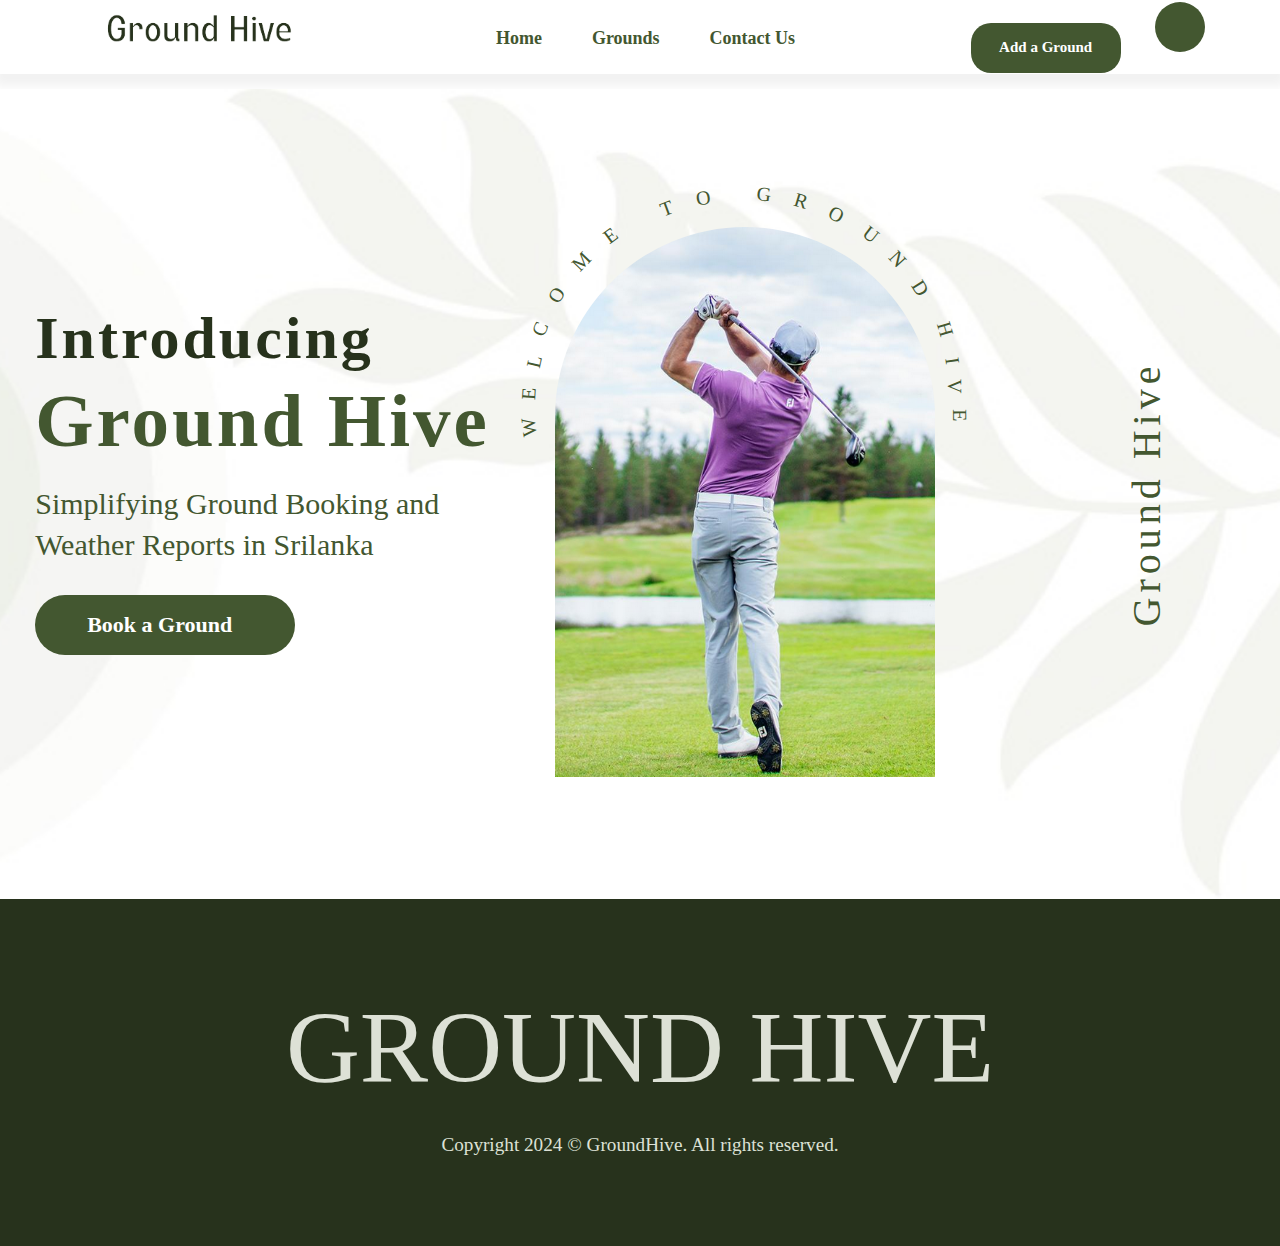
==== index.html @ 6834e061 "created html front end files" ====
<!doctype html>
<html class="no-js" lang="">

<head>
  <meta charset="utf-8">
  <title>Ground Hive | Home</title>
  <meta name="description" content="">
  <meta name="viewport" content="width=device-width, initial-scale=1">

  <meta property="og:title" content="">
  <meta property="og:type" content="">
  <meta property="og:url" content="">
  <meta property="og:image" content="">

  <link rel="manifest" href="site.webmanifest">
  <link rel="apple-touch-icon" href="favicon.png">
  <!-- Place favicon.ico in the root directory -->

  <link rel="stylesheet" href="css/normalize.css">
  <link rel="stylesheet" href="css/main.css">
  <link rel="stylesheet" href="css/navbar.css">
  <link rel="stylesheet" href="css/footer.css">
  <link rel="stylesheet" href="https://cdnjs.cloudflare.com/ajax/libs/font-awesome/6.4.2/css/all.min.css" integrity="sha512-z3gLpd7yknf1YoNbCzqRKc4qyor8gaKU1qmn+CShxbuBusANI9QpRohGBreCFkKxLhei6S9CQXFEbbKuqLg0DA==" crossorigin="anonymous" referrerpolicy="no-referrer" />
  <meta name="theme-color" content="#fafafa">
</head>

<body>

<section id="navbar">
  <div class="logo">
    <img src="img/logo.png" alt="">
  </div>
  <div class="menu">
    <ul>
      <li><a href="index.html">Home</a></li>
      <li><a href="grounds.html">Grounds</a></li>
      <li><a href="contactUs.html">Contact Us</a></li>

    </ul>
  </div>
  <div class="nav-buttons">
    <button id="nav-booking-button">
      Add a Ground
    </button>
    <button id="user-avatar">
      <i class="fas fa-user"></i>
    </button>

  </div>
</section>

<section id="content">
  <div class="left-box">
    <div class="left-sub-box">
      <h1 class="h11">Introducing</h1>
      <h1 class="h12">Ground Hive</h1>
      <h3>Simplifying Ground Booking and</h3>
      <h3>Weather Reports in Srilanka</h3>
      <button id="nav-booking-button2">
        Book a Ground &nbsp <i class="fa-solid fa-arrow-right"></i>
      </button>

    </div>


  </div>
  <div class="right-box">
    <div class="sub-right-left-box">
      <!-- <p>Welcome To Ground Hive</p> -->
      <div class="Group" style="width: 100%; height: 100%; position: absolute">
        <div class="W" style="width: 33.96px; height: 50.94px; left: -6.39px; top: 255.78px; position: absolute; transform: rotate(-97.42deg); transform-origin: 0 0; color: #435730; font-size: 20px; font-family: Aligarh; font-weight: 400; word-wrap: break-word">W</div>
        <div class="E" style="width: 20.38px; height: 50.94px; left: -8.14px; top: 216.65px; position: absolute; transform: rotate(-86.36deg); transform-origin: 0 0; color: #435730; font-size: 20px; font-family: Aligarh; font-weight: 400; word-wrap: break-word">E</div>
        <div class="L" style="width: 20.38px; height: 50.94px; left: -3.42px; top: 182.37px; position: absolute; transform: rotate(-77.41deg); transform-origin: 0 0; color: #435730; font-size: 20px; font-family: Aligarh; font-weight: 400; word-wrap: break-word">L</div>
        <div class="C" style="width: 23.77px; height: 50.94px; left: 02.03px; top: 148.67px; position: absolute; transform: rotate(-67.93deg); transform-origin: 0 0; color: #435730; font-size: 20px; font-family: Aligarh; font-weight: 400; word-wrap: break-word">C</div>
        <div class="O" style="width: 27.17px; height: 50.94px; left: 17.75px; top: 113.16px; position: absolute; transform: rotate(-57.40deg); transform-origin: 0 0; color: #435730; font-size: 20px; font-family: Aligarh; font-weight: 400; word-wrap: break-word">O</div>
        <div class="M" style="width: 28.87px; height: 50.94px; left: 41.98px; top: 77.97px; position: absolute; transform: rotate(-46.08deg); transform-origin: 0 0; color: #435730; font-size: 20px; font-family: Aligarh; font-weight: 400; word-wrap: break-word">M</div>
        <div class="E" style="width: 20.38px; height: 50.94px; left: 73.53px; top: 47.68px; position: absolute; transform: rotate(-35.81deg); transform-origin: 0 0; color: #435730; font-size: 20px; font-family: Aligarh; font-weight: 400; word-wrap: break-word">E</div>
        <div style="width: 10.19px; height: 50.94px; left: 111.32px; top: 29.08px; position: absolute; transform: rotate(-28.44deg); transform-origin: 0 0; color: #435730; font-size: 20px; font-family: Aligarh; font-weight: 400; word-wrap: break-word"> </div>
        <div class="T" style="width: 23.77px; height: 50.94px; left: 132.30px; top: 18.24px; position: absolute; transform: rotate(-20.54deg); transform-origin: 0 0; color: #435730; font-size: 20px; font-family: Aligarh; font-weight: 400; word-wrap: break-word">T</div>
        <div class="O" style="width: 27.17px; height: 50.94px; left: 169.08px; top: 5.77px; position: absolute; transform: rotate(-10.01deg); transform-origin: 0 0; color: #435730; font-size: 20px; font-family: Aligarh; font-weight: 400; word-wrap: break-word">O</div>
        <div style="width: 10.19px; height: 50.94px; left: 209.58px; top: 0.28px; position: absolute; transform: rotate(-1.58deg); transform-origin: 0 0; color: #435730; font-size: 20px; font-family: Aligarh; font-weight: 400; word-wrap: break-word"> </div>
        <div class="G" style="width: 25.47px; height: 50.94px; left: 233.37px; top: 0.05px; position: absolute; transform: rotate(6.58deg); transform-origin: 0 0; color: #435730; font-size: 20px; font-family: Aligarh; font-weight: 400; word-wrap: break-word">G</div>
        <div class="R" style="width: 23.77px; height: 50.94px; left: 273.27px; top: 6.08px; position: absolute; transform: rotate(16.85deg); transform-origin: 0 0; color: #435730; font-size: 20px; font-family: Aligarh; font-weight: 400; word-wrap: break-word">R</div>
        <div class="O" style="width: 27.17px; height: 50.94px; left: 310.06px; top: 18.51px; position: absolute; transform: rotate(27.38deg); transform-origin: 0 0; color: #435730; font-size: 20px; font-family: Aligarh; font-weight: 400; word-wrap: break-word">O</div>
        <div class="U" style="width: 23.77px; height: 50.94px; left: 346.81px; top: 39.28px; position: absolute; transform: rotate(37.92deg); transform-origin: 0 0; color: #435730; font-size: 20px; font-family: Aligarh; font-weight: 400; word-wrap: break-word">U</div>
        <div class="N" style="width: 23.77px; height: 50.94px; left: 376.38px; top: 63.94px; position: absolute; transform: rotate(47.92deg); transform-origin: 0 0; color: #435730; font-size: 20px; font-family: Aligarh; font-weight: 400; word-wrap: break-word">N</div>
        <div class="D" style="width: 23.77px; height: 50.94px; left: 401.20px; top: 93.36px; position: absolute; transform: rotate(57.93deg); transform-origin: 0 0; color: #435730; font-size: 20px; font-family: Aligarh; font-weight: 400; word-wrap: break-word">D</div>
        <div style="width: 7.19px; height: 50.94px; left: 429.74px; top: 125.56px; position: absolute; transform: rotate(65.83deg); transform-origin: 0 0; color: #435730; font-size: 20px; font-family: Aligarh; font-weight: 400; word-wrap: break-word"> </div>
        <div class="H" style="width: 23.77px; height: 50.94px; left: 428.99px; top: 137.29px; position: absolute; transform: rotate(73.73deg); transform-origin: 0 0; color: #435730; font-size: 20px; font-family: Aligarh; font-weight: 400; word-wrap: break-word">H</div>
        <div class="I" style="width: 10.19px; height: 50.94px; left: 438.06px; top: 173.32px; position: absolute; transform: rotate(81.63deg); transform-origin: 0 0; color: #435730; font-size: 20px; font-family: Aligarh; font-weight: 400; word-wrap: break-word">I</div>
        <div class="V" style="width: 25.47px; height: 50.94px; left: 441.10px; top: 196.91px; position: absolute; transform: rotate(89.79deg); transform-origin: 0 0; color: #435730; font-size: 20px; font-family: Aligarh; font-weight: 400; word-wrap: break-word">V</div>
        <div class="E" style="width: 20.38px; height: 50.94px; left: 445.80px; top: 226.90px; position: absolute; transform: rotate(89.53deg); transform-origin: 0 0; color: #435730; font-size: 20px; font-family: Aligarh; font-weight: 400; word-wrap: break-word">E</div>
      </div>
      <img src="/img/golf.png" alt="">
    </div>
    <div class="sub-right-right-box">
      <p>Ground Hive</p>
    </div>
  </div>
</section>
  <footer class="flex">

    <h2 class="section-header">ground hive</h2>
    <div class="center">
      <i class="fa-brands fa-facebook"></i>
      <i class="fa-brands fa-instagram"></i>
      <i class="fa-brands fa-twitter"></i>
    </div>

    <p class="copyright">Copyright 2024 © GroundHive. All rights reserved.</p>
  </footer>
  <script src="js/vendor/modernizr-3.11.2.min.js"></script>
  <script src="js/plugins.js"></script>
  <script src="js/main.js"></script>

  <!-- Google Analytics: change UA-XXXXX-Y to be your site's ID. -->
  <script>
    window.ga = function () { ga.q.push(arguments) }; ga.q = []; ga.l = +new Date;
    ga('create', 'UA-XXXXX-Y', 'auto'); ga('set', 'anonymizeIp', true); ga('set', 'transport', 'beacon'); ga('send', 'pageview')
  </script>
  <script src="https://www.google-analytics.com/analytics.js" async></script>
</body>

</html>
---- css/main.css ----
* {
  margin: 0;
  box-sizing: border-box;
  padding: 0;
  font-family: Aligarh;
}


.logo img {
  height: 70px;
}



/*  content */


#content {
  min-width: 100%;
  min-height: 90vh;
  display: flex;
  margin: 15px 0 0 0;
  background: url(/img/image.jpg) no-repeat center;
  background-size: cover;
}

#content .left-box {
  flex-grow: 2;
  display: flex;
  flex-direction: column;
  align-items: center;
  justify-content: space-between;
  position: relative;
}
.left-sub-box {
  height: 100%;
  display: flex;
  justify-content: center;
  flex-direction: column;
  position: relative;
}
#content .right-box {
}

.h11 {
  font-size: 60px;
  letter-spacing: 3px;
  font-weight: 600;
  color: #27321c;
  margin: 0 0 5px 0;

}
.h12 {
  font-size: 75px;
  letter-spacing: 3px;
  font-weight: 600;
  color: #435730;
  margin: 0 0 20px 0;


}

#content .left-box h3 {
  font-size: 30px;
  font-weight: 500;
  color: #435730;
  margin: 3px 0;
}

#content .left-box button {
  height: 60px;
  width: 260px;
  margin: 30px 0;
  border: none;
  outline: none;
  background: #435730;
  border-radius: 30px;
  color: #fff;
  font-weight: 550;
  font-size: 22px;
  cursor: pointer;
}

.right-box {
  display: flex;
  justify-content: space-between;
  align-items: center;
}

.sub-right-left-box {

  margin: 20px 50px 0 0;
  position: relative;
}
.sub-right-left-box p {
  font-size: 25px;
  color: #435730;
}
.sub-right-left-box img {
  border-top-left-radius: 250px;
  border-top-right-radius: 250px;
  margin: 20px 0 0 0;
  height: 550px;
  width: 380px;
  margin: 45px 30px;
  /* width: 100%;
  height: 100%;
  background: linear-gradient(0deg, #D9D9D9 0%, #D9D9D9 100%);
  border-top-left-radius: 250px;
  border-top-right-radius: 250px */

}

.sub-right-right-box p {
  color: #435730;
  font-size: 40px;
  rotate: 270deg;
  letter-spacing: 5px;
  margin: 0 0 0 0;
}





.scroll-box {
  display: flex;
  flex-direction: column;
  align-items: center;
  position: absolute;
  bottom: 0;
  right: 0;
  padding: 0 0 10px 0;
  color: #435730;
  font-size: 18px;
}

.scroll {
  height: 20px;
  width: 10px;
  background: #435730;
  border-radius: 10px;
}
---- css/navbar.css ----
#navbar {
  display: flex;
  justify-content: space-around;
  align-items: center;
  min-width: 100%;
  box-shadow: 0 7px 10px 5px #f2f2f2;

}


.menu ul {
  display: flex;
  list-style: none;
  cursor: pointer;

}

.menu ul li {
  margin: 0 25px;
  font-size: 20px;

}

.menu ul li a{
  text-decoration: none;
  color: #435730;
  font-weight: 580;
  font-size: 18px;
  font-family: Aligarh;

}

.nav-buttons {
}

#nav-booking-button {
  height: 50px;
  width: 150px;
  font-size: 15px;
  background: #435730;
  color: #fff;
  border-radius: 20px;
  border: none;
  font-weight: 550;
  outline: none;
  margin: 0 15px 0 0;
  cursor: pointer;
  font-family: Aligarh;
}



#user-avatar {
  height: 50px;
  width: 50px;
  font-size: 20px;
  color: #fff;
  background: #435730;
  border-radius: 50%;
  border: none;
  outline: none;
  margin: 0 0 0 15px;
  cursor: pointer;

}

.logo img {
  height: 70px;
}
---- css/footer.css ----
/* variables */

/* import local Aligrah font  */

:root {
  --primaryGreen: #435730;
  --primaryDarkGreen: #27321c;
  --neutralGray: #dde1d6;
  --neutralWhite: #fff;
}

footer {
  width: 100%;
  flex-direction: column;
  padding: 5.6rem;
  background-color: var(--primaryDarkGreen);
  color: var(--neutralGray);
}

footer .section-header {
  font-size: 6.4rem;
  font-weight: 300;
  text-transform: uppercase;
  text-align: center;
}

footer .copyright {
  font-size: 1.2rem;
  text-align: center;
}
.center{
  margin: auto;
  text-align: center;
  font-size: x-large;
}

.fa-brands {
  margin: 0 20px;
  padding-top: 10px;
  padding-bottom: 20px;
}
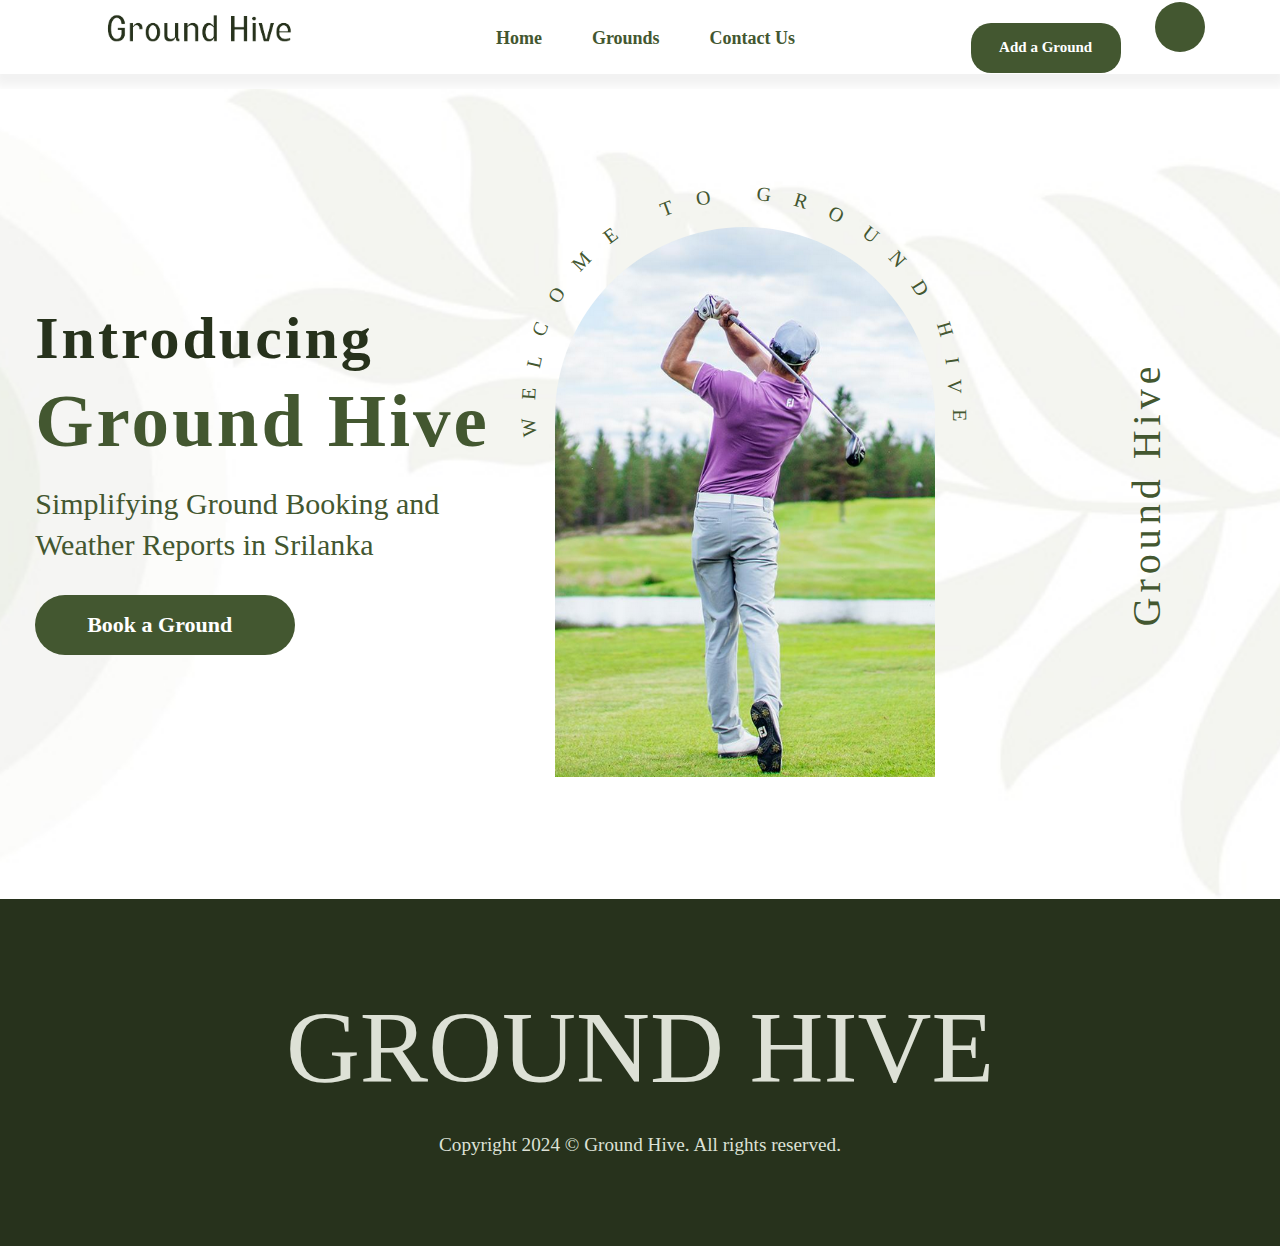
==== commit 35330672: "Changed copyright name" ====
--- a/index.html
+++ b/index.html
@@ -39,7 +39,7 @@
     </ul>
   </div>
   <div class="nav-buttons">
-    <button id="nav-booking-button">
+    <button id="nav-booking-button" onclick="window.location.href='addAGround.html';">
       Add a Ground
     </button>
     <button id="user-avatar">
@@ -56,8 +56,9 @@
       <h1 class="h12">Ground Hive</h1>
       <h3>Simplifying Ground Booking and</h3>
       <h3>Weather Reports in Srilanka</h3>
-      <button id="nav-booking-button2">
+      <button id="nav-booking-button2" onclick="window.location.href='grounds.html';">
         Book a Ground &nbsp <i class="fa-solid fa-arrow-right"></i>
+
       </button>
 
     </div>
@@ -107,7 +108,7 @@
       <i class="fa-brands fa-twitter"></i>
     </div>
 
-    <p class="copyright">Copyright 2024 © GroundHive. All rights reserved.</p>
+    <p class="copyright">Copyright 2024 © Ground Hive. All rights reserved.</p>
   </footer>
   <script src="js/vendor/modernizr-3.11.2.min.js"></script>
   <script src="js/plugins.js"></script>
